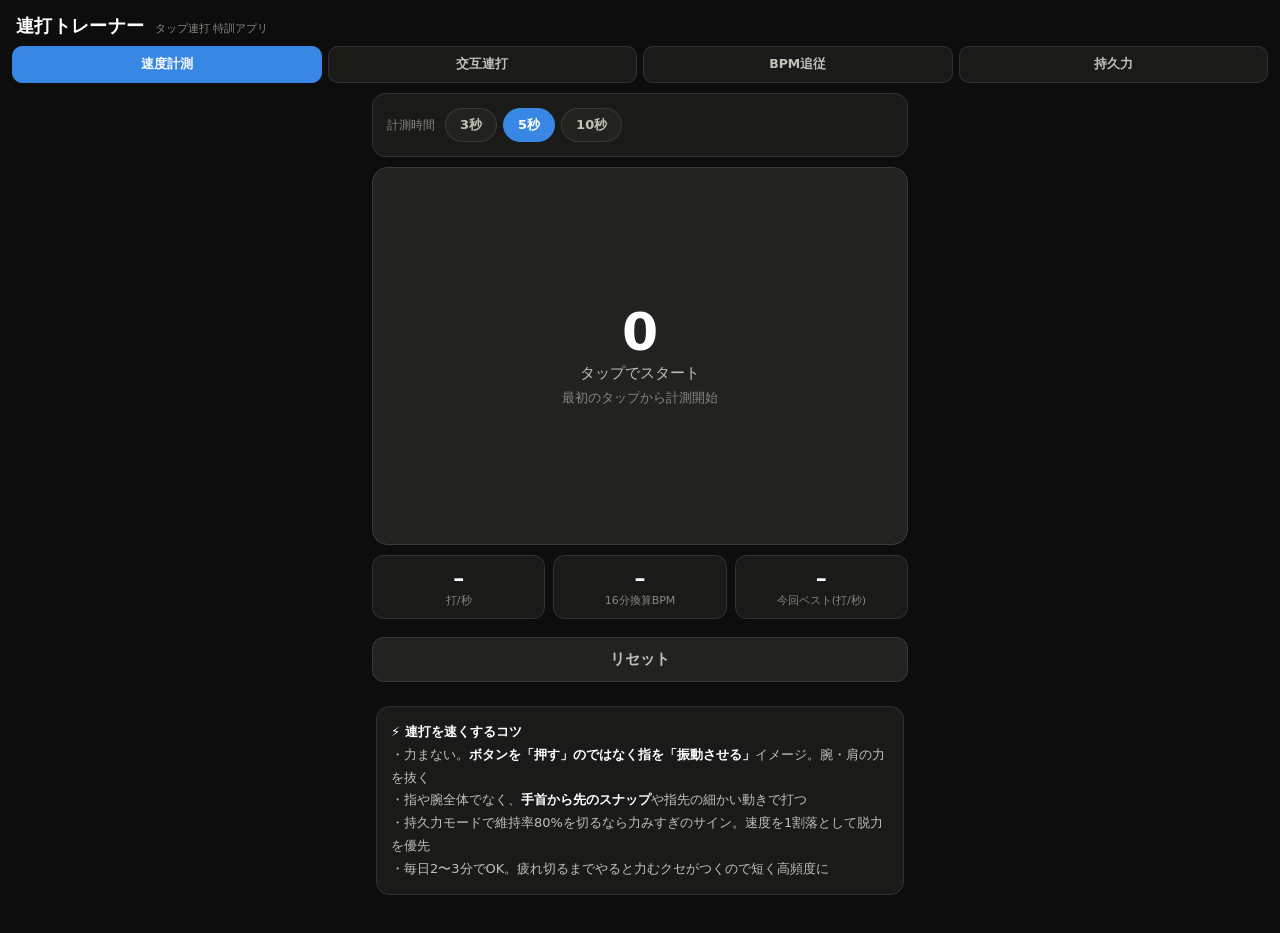
==== renda/index.html @ 932e8f7d "Add 連打トレーナー app and portal top page" ====
<!DOCTYPE html>
<html lang="ja">
<head>
<meta charset="UTF-8">
<meta name="viewport" content="width=device-width, initial-scale=1, maximum-scale=1, user-scalable=no, viewport-fit=cover">
<title>連打トレーナー</title>
<style>
  :root{
    color-scheme: dark;
    --page:#0d0d0d; --surface:#1a1a19; --surface2:#222220;
    --ink:#ffffff; --ink2:#c3c2b7; --muted:#898781;
    --grid:#2c2c2a; --axis:#383835; --border:rgba(255,255,255,0.10);
    --s1:#3987e5; --s2:#d95926; --good:#0ca30c; --warn:#fab219;
  }
  *{ box-sizing:border-box; -webkit-tap-highlight-color:transparent; }
  html,body{ margin:0; padding:0; }
  body{
    background:var(--page); color:var(--ink);
    font-family: system-ui, -apple-system, "Segoe UI", "Hiragino Sans", "Noto Sans JP", sans-serif;
    touch-action: manipulation;
    overscroll-behavior: none;
    -webkit-user-select:none; user-select:none;
    min-height:100dvh;
    padding-bottom: env(safe-area-inset-bottom);
  }
  header{
    padding:14px 16px 8px;
    display:flex; align-items:baseline; gap:10px;
  }
  header h1{ font-size:18px; margin:0; letter-spacing:.02em; }
  header .sub{ font-size:11px; color:var(--muted); }
  nav{
    display:grid; grid-template-columns:repeat(4,1fr); gap:6px;
    padding:0 12px 10px;
  }
  nav button{
    appearance:none; border:1px solid var(--border); background:var(--surface);
    color:var(--ink2); border-radius:10px; padding:9px 2px; font-size:12.5px;
    font-family:inherit; font-weight:600; cursor:pointer;
  }
  nav button.active{ background:var(--s1); border-color:var(--s1); color:#fff; }
  main{ padding:0 12px 24px; max-width:560px; margin:0 auto; }
  section{ display:none; }
  section.active{ display:block; }

  .card{
    background:var(--surface); border:1px solid var(--border);
    border-radius:14px; padding:14px; margin-bottom:10px;
  }
  .row{ display:flex; gap:8px; align-items:center; flex-wrap:wrap; }
  .chips{ display:flex; gap:6px; flex-wrap:wrap; }
  .chip{
    appearance:none; border:1px solid var(--border); background:var(--surface2);
    color:var(--ink2); border-radius:999px; padding:7px 14px; font-size:13px;
    font-family:inherit; font-weight:600; cursor:pointer;
  }
  .chip.sel{ background:var(--s1); border-color:var(--s1); color:#fff; }
  .lbl{ font-size:12px; color:var(--muted); margin-right:2px; }

  .tapzone{
    position:relative; border-radius:16px; border:1px solid var(--border);
    background:var(--surface2);
    min-height:42dvh; display:flex; flex-direction:column;
    align-items:center; justify-content:center; gap:6px;
    touch-action:none; cursor:pointer; overflow:hidden;
    margin-bottom:10px;
  }
  .tapzone .big{ font-size:52px; font-weight:800; line-height:1; }
  .tapzone .mid{ font-size:15px; color:var(--ink2); }
  .tapzone .hint{ font-size:13px; color:var(--muted); }
  .tapzone.running{ border-color:var(--s1); }
  .flash{ animation:flash .12s ease-out; }
  @keyframes flash{ from{ background:#2b3a4f; } to{ background:var(--surface2); } }

  .split{ display:grid; grid-template-columns:1fr 1fr; gap:8px; min-height:42dvh; margin-bottom:10px; }
  .halfzone{
    position:relative; border-radius:16px; border:1px solid var(--border);
    display:flex; flex-direction:column; align-items:center; justify-content:center; gap:4px;
    touch-action:none; cursor:pointer;
  }
  .halfzone .side{ font-size:13px; font-weight:700; }
  .halfzone .cnt{ font-size:44px; font-weight:800; line-height:1; }
  #zoneL{ background:#16202e; border-color:rgba(57,135,229,.45); }
  #zoneL .side{ color:var(--s1); }
  #zoneR{ background:#2b1a12; border-color:rgba(217,89,38,.45); }
  #zoneR .side{ color:var(--s2); }
  .flashL{ animation:flashL .12s ease-out; }
  @keyframes flashL{ from{ background:#24405f; } to{ background:#16202e; } }
  .flashR{ animation:flashR .12s ease-out; }
  @keyframes flashR{ from{ background:#4f2c17; } to{ background:#2b1a12; } }

  .stats{ display:grid; grid-template-columns:repeat(3,1fr); gap:8px; }
  .stat{
    background:var(--surface); border:1px solid var(--border); border-radius:12px;
    padding:10px 8px; text-align:center;
  }
  .stat .v{ font-size:22px; font-weight:800; }
  .stat .k{ font-size:11px; color:var(--muted); margin-top:2px; }
  .stat .v small{ font-size:12px; font-weight:600; color:var(--ink2); }

  .resultline{ font-size:13px; color:var(--ink2); margin-top:8px; }
  .best{ color:var(--warn); font-weight:700; }

  .btn{
    appearance:none; border:none; border-radius:12px; padding:12px 18px;
    font-size:15px; font-weight:700; font-family:inherit; cursor:pointer;
    background:var(--s1); color:#fff; width:100%;
  }
  .btn.stop{ background:#8a3a2a; }
  .btn.ghost{ background:var(--surface2); color:var(--ink2); border:1px solid var(--border); }

  /* BPM mode */
  .bpmval{ font-size:40px; font-weight:800; text-align:center; line-height:1.1; }
  .bpmval small{ font-size:13px; color:var(--muted); font-weight:600; }
  .stepper{ display:grid; grid-template-columns:repeat(4,1fr); gap:6px; margin-top:8px; }
  .stepper button{
    appearance:none; border:1px solid var(--border); background:var(--surface2);
    color:var(--ink); border-radius:10px; padding:10px 0; font-size:15px; font-weight:700;
    font-family:inherit; cursor:pointer;
  }
  .pulse{
    width:14px; height:14px; border-radius:50%; background:var(--axis);
    margin:0 auto 6px; transition:transform .05s, background .05s;
  }
  .pulse.on{ background:var(--s1); transform:scale(1.7); }
  .meterwrap{ margin:10px 0 4px; }
  .meterbar{
    position:relative; height:26px; border-radius:8px; background:var(--surface2);
    border:1px solid var(--border); overflow:hidden;
  }
  .meterfill{ position:absolute; left:0; top:0; bottom:0; width:0%; background:var(--s1); }
  .meterok{ position:absolute; top:0; bottom:0; background:rgba(12,163,12,.28); border-left:1px solid var(--good); border-right:1px solid var(--good); }
  .judge{ text-align:center; font-size:15px; font-weight:800; margin-top:6px; min-height:22px; }
  .judge.ok{ color:var(--good); } .judge.fast{ color:var(--warn); } .judge.slow{ color:var(--s1); }
  .toggle{ display:flex; align-items:center; gap:8px; font-size:13px; color:var(--ink2); }
  .toggle input{ width:18px; height:18px; accent-color:var(--s1); }

  /* chart */
  .chartwrap{ position:relative; }
  .charttip{
    position:absolute; pointer-events:none; display:none;
    background:var(--surface2); border:1px solid var(--border); border-radius:8px;
    padding:5px 8px; font-size:12px; color:var(--ink); white-space:nowrap;
    transform:translate(-50%,-110%);
  }
  svg text{ font-family:inherit; }

  .tips{ font-size:13px; color:var(--ink2); line-height:1.75; }
  .tips b{ color:var(--ink); }
  footer{ padding:0 16px 28px; max-width:560px; margin:0 auto; }
</style>
</head>
<body>
<header>
  <h1>連打トレーナー</h1>
  <span class="sub">タップ連打 特訓アプリ</span>
</header>

<nav>
  <button data-tab="speed" class="active">速度計測</button>
  <button data-tab="alt">交互連打</button>
  <button data-tab="bpm">BPM追従</button>
  <button data-tab="endu">持久力</button>
</nav>

<main>
  <!-- ===== 速度計測 ===== -->
  <section id="sec-speed" class="active">
    <div class="card row">
      <span class="lbl">計測時間</span>
      <div class="chips" id="spDur">
        <button class="chip" data-v="3">3秒</button>
        <button class="chip sel" data-v="5">5秒</button>
        <button class="chip" data-v="10">10秒</button>
      </div>
    </div>
    <div class="tapzone" id="spZone">
      <div class="big" id="spCount">0</div>
      <div class="mid" id="spTime">タップでスタート</div>
      <div class="hint">最初のタップから計測開始</div>
    </div>
    <div class="stats">
      <div class="stat"><div class="v" id="spTps">–</div><div class="k">打/秒</div></div>
      <div class="stat"><div class="v" id="spBpm">–</div><div class="k">16分換算BPM</div></div>
      <div class="stat"><div class="v" id="spBest">–</div><div class="k">今回ベスト(打/秒)</div></div>
    </div>
    <div class="resultline" id="spMsg"></div>
    <div style="height:10px"></div>
    <button class="btn ghost" id="spReset">リセット</button>
  </section>

  <!-- ===== 交互連打 ===== -->
  <section id="sec-alt">
    <div class="card row">
      <span class="lbl">計測時間</span>
      <div class="chips" id="altDur">
        <button class="chip" data-v="5">5秒</button>
        <button class="chip sel" data-v="10">10秒</button>
        <button class="chip" data-v="15">15秒</button>
      </div>
      <span style="flex:1"></span>
      <span class="lbl" id="altTime">タップでスタート</span>
    </div>
    <div class="split">
      <div class="halfzone" id="zoneL"><div class="side">左 / L</div><div class="cnt" id="altL">0</div></div>
      <div class="halfzone" id="zoneR"><div class="side">右 / R</div><div class="cnt" id="altR">0</div></div>
    </div>
    <div class="stats">
      <div class="stat"><div class="v" id="altTps">–</div><div class="k">打/秒</div></div>
      <div class="stat"><div class="v" id="altRate">–</div><div class="k">交互率</div></div>
      <div class="stat"><div class="v" id="altBal">–</div><div class="k">左右バランス</div></div>
    </div>
    <div class="resultline" id="altMsg">左右のゾーンを交互にタップ。交互率100%が理想です。</div>
    <div style="height:10px"></div>
    <button class="btn ghost" id="altReset">リセット</button>
  </section>

  <!-- ===== BPM追従 ===== -->
  <section id="sec-bpm">
    <div class="card">
      <div class="pulse" id="bpPulse"></div>
      <div class="bpmval"><span id="bpVal">140</span> <small>BPM</small></div>
      <div class="stepper">
        <button data-d="-10">−10</button><button data-d="-5">−5</button>
        <button data-d="5">＋5</button><button data-d="10">＋10</button>
      </div>
      <div style="height:10px"></div>
      <div class="row">
        <span class="lbl">音符</span>
        <div class="chips" id="bpDiv">
          <button class="chip" data-v="1">4分</button>
          <button class="chip" data-v="2">8分</button>
          <button class="chip sel" data-v="4">16分</button>
        </div>
      </div>
      <div style="height:8px"></div>
      <label class="toggle"><input type="checkbox" id="bpAuto">オートアップ（10秒ごとに +5 BPM）</label>
      <div class="meterwrap">
        <div class="meterbar">
          <div class="meterok" id="bpOkband"></div>
          <div class="meterfill" id="bpFill"></div>
        </div>
        <div class="row" style="justify-content:space-between; margin-top:4px;">
          <span class="lbl">実測 <b id="bpActual" style="color:var(--ink)">0.0</b> 打/秒</span>
          <span class="lbl">目標 <b id="bpTarget" style="color:var(--ink)">9.3</b> 打/秒</span>
        </div>
      </div>
      <div class="judge" id="bpJudge"></div>
    </div>
    <div class="tapzone" id="bpZone" style="min-height:32dvh;">
      <div class="big" id="bpCount">0</div>
      <div class="hint">スタート後、クリック音に合わせて連打</div>
    </div>
    <button class="btn" id="bpBtn">スタート（音が鳴ります）</button>
  </section>

  <!-- ===== 持久力 ===== -->
  <section id="sec-endu">
    <div class="card row">
      <span class="lbl">計測時間</span>
      <div class="chips" id="enDur">
        <button class="chip sel" data-v="30">30秒</button>
        <button class="chip" data-v="60">60秒</button>
      </div>
      <span style="flex:1"></span>
      <span class="lbl" id="enTime">タップでスタート</span>
    </div>
    <div class="tapzone" id="enZone" style="min-height:34dvh;">
      <div class="big" id="enCount">0</div>
      <div class="mid" id="enNow">現在速度 – 打/秒</div>
      <div class="hint">最初のタップから計測開始</div>
    </div>
    <div class="card" id="enResult" style="display:none;">
      <div style="font-size:13px; font-weight:700; margin-bottom:8px;">速度の推移（打/秒）</div>
      <div class="chartwrap">
        <div id="enChart"></div>
        <div class="charttip" id="enTip"></div>
      </div>
      <div style="height:10px"></div>
      <div class="stats">
        <div class="stat"><div class="v" id="enFirst">–</div><div class="k">序盤5秒 平均</div></div>
        <div class="stat"><div class="v" id="enLast">–</div><div class="k">終盤5秒 平均</div></div>
        <div class="stat"><div class="v" id="enKeep">–</div><div class="k">スタミナ維持率</div></div>
      </div>
      <div class="resultline" id="enMsg"></div>
    </div>
    <button class="btn ghost" id="enReset">リセット</button>
  </section>
</main>

<footer>
  <div class="card tips">
    <b>⚡ 連打を速くするコツ</b><br>
    ・力まない。<b>ボタンを「押す」のではなく指を「振動させる」</b>イメージ。腕・肩の力を抜く<br>
    ・指や腕全体でなく、<b>手首から先のスナップ</b>や指先の細かい動きで打つ<br>
    ・持久力モードで維持率80%を切るなら力みすぎのサイン。速度を1割落として脱力を優先<br>
    ・毎日2〜3分でOK。疲れ切るまでやると力むクセがつくので短く高頻度に
  </div>
</footer>

<script>
"use strict";
(() => {
  // ---------- utils ----------
  const $ = id => document.getElementById(id);
  const now = () => performance.now();
  function chipGroup(el, onChange){
    el.addEventListener('click', e => {
      const b = e.target.closest('.chip'); if(!b) return;
      el.querySelectorAll('.chip').forEach(c => c.classList.remove('sel'));
      b.classList.add('sel');
      if(onChange) onChange(+b.dataset.v);
    });
  }
  const selVal = el => +el.querySelector('.chip.sel').dataset.v;
  function reflash(el, cls){ el.classList.remove(cls); void el.offsetWidth; el.classList.add(cls); }

  // ---------- tabs ----------
  document.querySelector('nav').addEventListener('click', e => {
    const b = e.target.closest('button[data-tab]'); if(!b) return;
    document.querySelectorAll('nav button').forEach(x => x.classList.toggle('active', x===b));
    document.querySelectorAll('main section').forEach(s => s.classList.remove('active'));
    $('sec-'+b.dataset.tab).classList.add('active');
    if(b.dataset.tab !== 'bpm') bpStop();
  });

  // =========================================================
  // Mode 1: 速度計測
  // =========================================================
  let sp = { state:'idle', t0:0, count:0, dur:5, raf:0, best:0 };
  chipGroup($('spDur'), v => { sp.dur = v; spReset(); });

  $('spZone').addEventListener('pointerdown', e => {
    e.preventDefault();
    if(sp.state === 'done') return;
    reflash($('spZone'), 'flash');
    if(sp.state === 'idle'){
      sp.state = 'running'; sp.t0 = now(); sp.count = 1;
      $('spZone').classList.add('running');
      sp.raf = requestAnimationFrame(spTick);
    } else {
      sp.count++;
    }
    $('spCount').textContent = sp.count;
  });

  function spTick(){
    const el = (now() - sp.t0) / 1000;
    if(el >= sp.dur){ spFinish(); return; }
    $('spTime').textContent = '残り ' + (sp.dur - el).toFixed(1) + ' 秒';
    sp.raf = requestAnimationFrame(spTick);
  }
  function spFinish(){
    sp.state = 'done';
    $('spZone').classList.remove('running');
    const tps = sp.count / sp.dur;
    $('spTime').textContent = '終了！';
    $('spTps').textContent = tps.toFixed(1);
    $('spBpm').textContent = Math.round(tps * 15);
    let msg = sp.count + ' 打 / ' + sp.dur + '秒。';
    if(tps > sp.best){
      sp.best = tps;
      $('spBest').textContent = tps.toFixed(1);
      msg += ' 🏆 セッションベスト更新！';
    }
    // 16分音符でこのBPMまで叩ける、という目安
    $('spMsg').innerHTML = msg + ' 16分連打なら <span class="best">BPM ' + Math.round(tps*15) + '</span> 相当です。';
  }
  function spReset(){
    cancelAnimationFrame(sp.raf);
    sp.state = 'idle'; sp.count = 0;
    $('spZone').classList.remove('running');
    $('spCount').textContent = '0';
    $('spTime').textContent = 'タップでスタート';
    $('spTps').textContent = '–'; $('spBpm').textContent = '–'; $('spMsg').textContent = '';
  }
  $('spReset').addEventListener('click', spReset);

  // =========================================================
  // Mode 2: 交互連打
  // =========================================================
  let al = { state:'idle', t0:0, dur:10, L:0, R:0, alt:0, last:null, raf:0 };
  chipGroup($('altDur'), v => { al.dur = v; altReset(); });

  function altTap(side, zone, flashCls){
    if(al.state === 'done') return;
    reflash(zone, flashCls);
    if(al.state === 'idle'){
      al.state = 'running'; al.t0 = now();
      al.raf = requestAnimationFrame(altTick);
    }
    if(side === 'L') al.L++; else al.R++;
    if(al.last !== null && al.last !== side) al.alt++;
    al.last = side;
    $('altL').textContent = al.L; $('altR').textContent = al.R;
  }
  $('zoneL').addEventListener('pointerdown', e => { e.preventDefault(); altTap('L', $('zoneL'), 'flashL'); });
  $('zoneR').addEventListener('pointerdown', e => { e.preventDefault(); altTap('R', $('zoneR'), 'flashR'); });

  function altTick(){
    const el = (now() - al.t0) / 1000;
    if(el >= al.dur){ altFinish(); return; }
    $('altTime').textContent = '残り ' + (al.dur - el).toFixed(1) + ' 秒';
    al.raf = requestAnimationFrame(altTick);
  }
  function altFinish(){
    al.state = 'done';
    const total = al.L + al.R;
    const tps = total / al.dur;
    const rate = total > 1 ? Math.round(al.alt / (total - 1) * 100) : 0;
    $('altTime').textContent = '終了！';
    $('altTps').textContent = tps.toFixed(1);
    $('altRate').textContent = rate + '%';
    const balL = total ? Math.round(al.L / total * 100) : 50;
    $('altBal').innerHTML = balL + '<small> : ' + (100 - balL) + '</small>';
    let advice;
    if(rate >= 95) advice = '完璧な交互連打です！このままBPM追従モードで速度を上げましょう。';
    else if(rate >= 80) advice = 'ほぼ交互に叩けています。片側連打が混ざる瞬間を意識してみて。';
    else advice = '片手に偏りがち。ゆっくりでいいので「左右左右」のリズムを体に入れましょう。';
    $('altMsg').textContent = total + ' 打（左' + al.L + ' / 右' + al.R + '）。' + advice;
  }
  function altReset(){
    cancelAnimationFrame(al.raf);
    al.state = 'idle'; al.L = 0; al.R = 0; al.alt = 0; al.last = null;
    $('altL').textContent = '0'; $('altR').textContent = '0';
    $('altTime').textContent = 'タップでスタート';
    $('altTps').textContent = '–'; $('altRate').textContent = '–'; $('altBal').textContent = '–';
    $('altMsg').textContent = '左右のゾーンを交互にタップ。交互率100%が理想です。';
  }
  $('altReset').addEventListener('click', altReset);

  // =========================================================
  // Mode 3: BPM追従
  // =========================================================
  let bp = {
    running:false, bpm:140, div:4, ctx:null, nextBeat:0, timer:0,
    taps:[], count:0, autoTimer:0, raf:0
  };
  const bpTargetTps = () => bp.bpm / 60 * bp.div;

  function bpUpdateTargetUI(){
    $('bpVal').textContent = bp.bpm;
    const t = bpTargetTps();
    $('bpTarget').textContent = t.toFixed(1);
    // メーターは目標の1.5倍を右端に
    const max = t * 1.5;
    const okL = (t * 0.95) / max * 100, okR = (t * 1.05) / max * 100;
    const band = $('bpOkband');
    band.style.left = okL + '%'; band.style.width = (okR - okL) + '%';
  }
  chipGroup($('bpDiv'), v => { bp.div = v; bpUpdateTargetUI(); });
  document.querySelector('.stepper').addEventListener('click', e => {
    const b = e.target.closest('button[data-d]'); if(!b) return;
    bp.bpm = Math.min(300, Math.max(60, bp.bpm + (+b.dataset.d)));
    bpUpdateTargetUI();
  });

  function click(t, accent){
    const o = bp.ctx.createOscillator(), g = bp.ctx.createGain();
    o.frequency.value = accent ? 1320 : 880;
    g.gain.setValueAtTime(accent ? 0.5 : 0.32, t);
    g.gain.exponentialRampToValueAtTime(0.001, t + 0.05);
    o.connect(g); g.connect(bp.ctx.destination);
    o.start(t); o.stop(t + 0.06);
  }
  let beatCount = 0;
  function scheduler(){
    const spb = 60 / bp.bpm; // seconds per (quarter) beat
    while(bp.nextBeat < bp.ctx.currentTime + 0.12){
      click(bp.nextBeat, beatCount % 4 === 0);
      const delay = (bp.nextBeat - bp.ctx.currentTime) * 1000;
      setTimeout(() => {
        const p = $('bpPulse');
        p.classList.add('on');
        setTimeout(() => p.classList.remove('on'), 90);
      }, Math.max(0, delay));
      bp.nextBeat += spb;
      beatCount++;
    }
  }
  function bpStart(){
    if(!bp.ctx) bp.ctx = new (window.AudioContext || window.webkitAudioContext)();
    bp.ctx.resume();
    bp.running = true; bp.taps = []; bp.count = 0; beatCount = 0;
    $('bpCount').textContent = '0';
    bp.nextBeat = bp.ctx.currentTime + 0.2;
    bp.timer = setInterval(scheduler, 25);
    if($('bpAuto').checked){
      bp.autoTimer = setInterval(() => {
        bp.bpm = Math.min(300, bp.bpm + 5);
        bpUpdateTargetUI();
      }, 10000);
    }
    bp.raf = requestAnimationFrame(bpMeter);
    const btn = $('bpBtn'); btn.textContent = 'ストップ'; btn.classList.add('stop');
  }
  function bpStop(){
    if(!bp.running) return;
    bp.running = false;
    clearInterval(bp.timer); clearInterval(bp.autoTimer);
    cancelAnimationFrame(bp.raf);
    $('bpFill').style.width = '0%';
    $('bpJudge').textContent = ''; $('bpActual').textContent = '0.0';
    const btn = $('bpBtn'); btn.textContent = 'スタート（音が鳴ります）'; btn.classList.remove('stop');
  }
  $('bpBtn').addEventListener('click', () => bp.running ? bpStop() : bpStart());

  $('bpZone').addEventListener('pointerdown', e => {
    e.preventDefault();
    if(!bp.running) return;
    reflash($('bpZone'), 'flash');
    bp.count++; $('bpCount').textContent = bp.count;
    bp.taps.push(now());
  });

  function bpMeter(){
    const t = now(), win = 2000;
    bp.taps = bp.taps.filter(x => t - x <= win);
    // 窓が埋まるまでは経過時間で割る
    const span = bp.taps.length ? Math.min(win, t - bp.taps[0] + 1) : win;
    const actual = bp.taps.length ? bp.taps.length / (span / 1000) : 0;
    const target = bpTargetTps(), max = target * 1.5;
    $('bpActual').textContent = actual.toFixed(1);
    $('bpFill').style.width = Math.min(100, actual / max * 100) + '%';
    const j = $('bpJudge');
    if(bp.taps.length < 3){ j.textContent = ''; }
    else if(actual < target * 0.95){ j.textContent = '▲ もう少し速く'; j.className = 'judge slow'; }
    else if(actual > target * 1.05){ j.textContent = '▼ 速すぎ！リズムに合わせて'; j.className = 'judge fast'; }
    else { j.textContent = '◎ GOOD — ぴったり！'; j.className = 'judge ok'; }
    bp.raf = requestAnimationFrame(bpMeter);
  }
  bpUpdateTargetUI();

  // =========================================================
  // Mode 4: 持久力
  // =========================================================
  let en = { state:'idle', t0:0, dur:30, count:0, buckets:[], raf:0 };
  chipGroup($('enDur'), v => { en.dur = v; enReset(); });

  $('enZone').addEventListener('pointerdown', e => {
    e.preventDefault();
    if(en.state === 'done') return;
    reflash($('enZone'), 'flash');
    if(en.state === 'idle'){
      en.state = 'running'; en.t0 = now();
      en.buckets = new Array(en.dur).fill(0);
      en.count = 0;
      $('enResult').style.display = 'none';
      en.raf = requestAnimationFrame(enTick);
    }
    const el = (now() - en.t0) / 1000;
    const i = Math.min(en.buckets.length - 1, Math.floor(el));
    en.buckets[i]++; en.count++;
    $('enCount').textContent = en.count;
  });

  function enTick(){
    const el = (now() - en.t0) / 1000;
    if(el >= en.dur){ enFinish(); return; }
    $('enTime').textContent = '残り ' + Math.ceil(en.dur - el) + ' 秒';
    const i = Math.floor(el);
    const cur = i > 0 ? en.buckets[i-1] : en.buckets[0];
    $('enNow').textContent = '現在速度 ' + cur + ' 打/秒';
    en.raf = requestAnimationFrame(enTick);
  }
  function enFinish(){
    en.state = 'done';
    $('enTime').textContent = '終了！';
    $('enNow').textContent = '合計 ' + en.count + ' 打';
    const b = en.buckets;
    const avg = a => a.reduce((s,x)=>s+x,0) / a.length;
    const first = avg(b.slice(0,5)), last = avg(b.slice(-5));
    const keep = first > 0 ? Math.round(last / first * 100) : 0;
    $('enFirst').textContent = first.toFixed(1);
    $('enLast').textContent = last.toFixed(1);
    $('enKeep').textContent = keep + '%';
    let msg;
    if(keep >= 90) msg = '素晴らしいスタミナ！速度がほぼ落ちていません。';
    else if(keep >= 75) msg = '標準的な落ち方です。終盤に力が入っていないか意識してみて。';
    else msg = '終盤に大きく失速。序盤に飛ばしすぎ or 力みすぎの可能性大。8割の速度で一定を目指しましょう。';
    $('enMsg').textContent = msg;
    $('enResult').style.display = 'block';
    drawChart(b);
    $('enResult').scrollIntoView({ behavior:'smooth', block:'nearest' });
  }
  function enReset(){
    cancelAnimationFrame(en.raf);
    en.state = 'idle'; en.count = 0; en.buckets = [];
    $('enCount').textContent = '0';
    $('enTime').textContent = 'タップでスタート';
    $('enNow').textContent = '現在速度 – 打/秒';
    $('enResult').style.display = 'none';
  }
  $('enReset').addEventListener('click', enReset);

  // ---- fatigue chart (SVG line) ----
  let chartPts = [];
  function drawChart(data){
    const holder = $('enChart');
    const W = holder.clientWidth || 320, H = 180;
    const padL = 30, padR = 10, padT = 10, padB = 24;
    const iw = W - padL - padR, ih = H - padT - padB;
    const n = data.length;
    const maxV = Math.max(4, Math.ceil(Math.max(...data) / 2) * 2);
    const x = i => padL + (n <= 1 ? 0 : i / (n - 1) * iw);
    const y = v => padT + ih - v / maxV * ih;
    chartPts = data.map((v,i) => ({ px:x(i), py:y(v), sec:i+1, v:v }));

    let s = '<svg viewBox="0 0 '+W+' '+H+'" width="100%" height="'+H+'" role="img" aria-label="1秒ごとの連打速度の推移">';
    // gridlines + y labels
    const steps = 4;
    for(let g=0; g<=steps; g++){
      const v = maxV / steps * g, gy = y(v);
      s += '<line x1="'+padL+'" y1="'+gy+'" x2="'+(W-padR)+'" y2="'+gy+'" stroke="var(--grid)" stroke-width="1"/>';
      s += '<text x="'+(padL-6)+'" y="'+(gy+4)+'" text-anchor="end" font-size="10" fill="var(--muted)">'+v+'</text>';
    }
    // x labels every 5 or 10s
    const xstep = n > 40 ? 10 : 5;
    for(let i = xstep - 1; i < n; i += xstep){
      s += '<text x="'+x(i)+'" y="'+(H-8)+'" text-anchor="middle" font-size="10" fill="var(--muted)">'+(i+1)+'s</text>';
    }
    // baseline
    s += '<line x1="'+padL+'" y1="'+(padT+ih)+'" x2="'+(W-padR)+'" y2="'+(padT+ih)+'" stroke="var(--axis)" stroke-width="1"/>';
    // line
    let d = '';
    chartPts.forEach((p,i) => { d += (i ? 'L' : 'M') + p.px.toFixed(1) + ' ' + p.py.toFixed(1); });
    s += '<path d="'+d+'" fill="none" stroke="var(--s1)" stroke-width="2" stroke-linejoin="round" stroke-linecap="round"/>';
    // end dot + direct label (selective)
    const lastP = chartPts[chartPts.length-1];
    s += '<circle cx="'+lastP.px+'" cy="'+lastP.py+'" r="4" fill="var(--s1)" stroke="var(--surface)" stroke-width="2"/>';
    // crosshair (hidden until touch)
    s += '<line id="enCross" x1="0" y1="'+padT+'" x2="0" y2="'+(padT+ih)+'" stroke="var(--ink2)" stroke-width="1" stroke-dasharray="3 3" style="display:none"/>';
    s += '<circle id="enDot" r="4" fill="var(--s1)" stroke="#fff" stroke-width="1.5" style="display:none"/>';
    s += '</svg>';
    holder.innerHTML = s;

    const svg = holder.querySelector('svg');
    const tip = $('enTip');
    function showTip(clientX){
      const r = svg.getBoundingClientRect();
      const sx = (clientX - r.left) * (W / r.width);
      let best = chartPts[0];
      for(const p of chartPts) if(Math.abs(p.px - sx) < Math.abs(best.px - sx)) best = p;
      const cross = svg.querySelector('#enCross'), dot = svg.querySelector('#enDot');
      cross.setAttribute('x1', best.px); cross.setAttribute('x2', best.px);
      cross.style.display = ''; dot.style.display = '';
      dot.setAttribute('cx', best.px); dot.setAttribute('cy', best.py);
      tip.style.display = 'block';
      tip.style.left = (best.px / W * r.width) + 'px';
      tip.style.top = (best.py / H * r.height) + 'px';
      tip.textContent = best.sec + '秒目: ' + best.v + ' 打/秒';
    }
    function hideTip(){
      tip.style.display = 'none';
      const c = svg.querySelector('#enCross'), d2 = svg.querySelector('#enDot');
      if(c) c.style.display = 'none'; if(d2) d2.style.display = 'none';
    }
    svg.addEventListener('pointerdown', e => { e.preventDefault(); showTip(e.clientX); });
    svg.addEventListener('pointermove', e => { if(e.buttons || e.pointerType === 'mouse') showTip(e.clientX); });
    svg.addEventListener('pointerup', hideTip);
    svg.addEventListener('pointerleave', hideTip);
    svg.style.touchAction = 'none';
  }

  // block double-tap zoom & context menu on zones
  document.addEventListener('contextmenu', e => {
    if(e.target.closest('.tapzone, .halfzone')) e.preventDefault();
  });
  document.addEventListener('dblclick', e => {
    if(e.target.closest('.tapzone, .halfzone')) e.preventDefault();
  });
})();
</script>
</body>
</html>
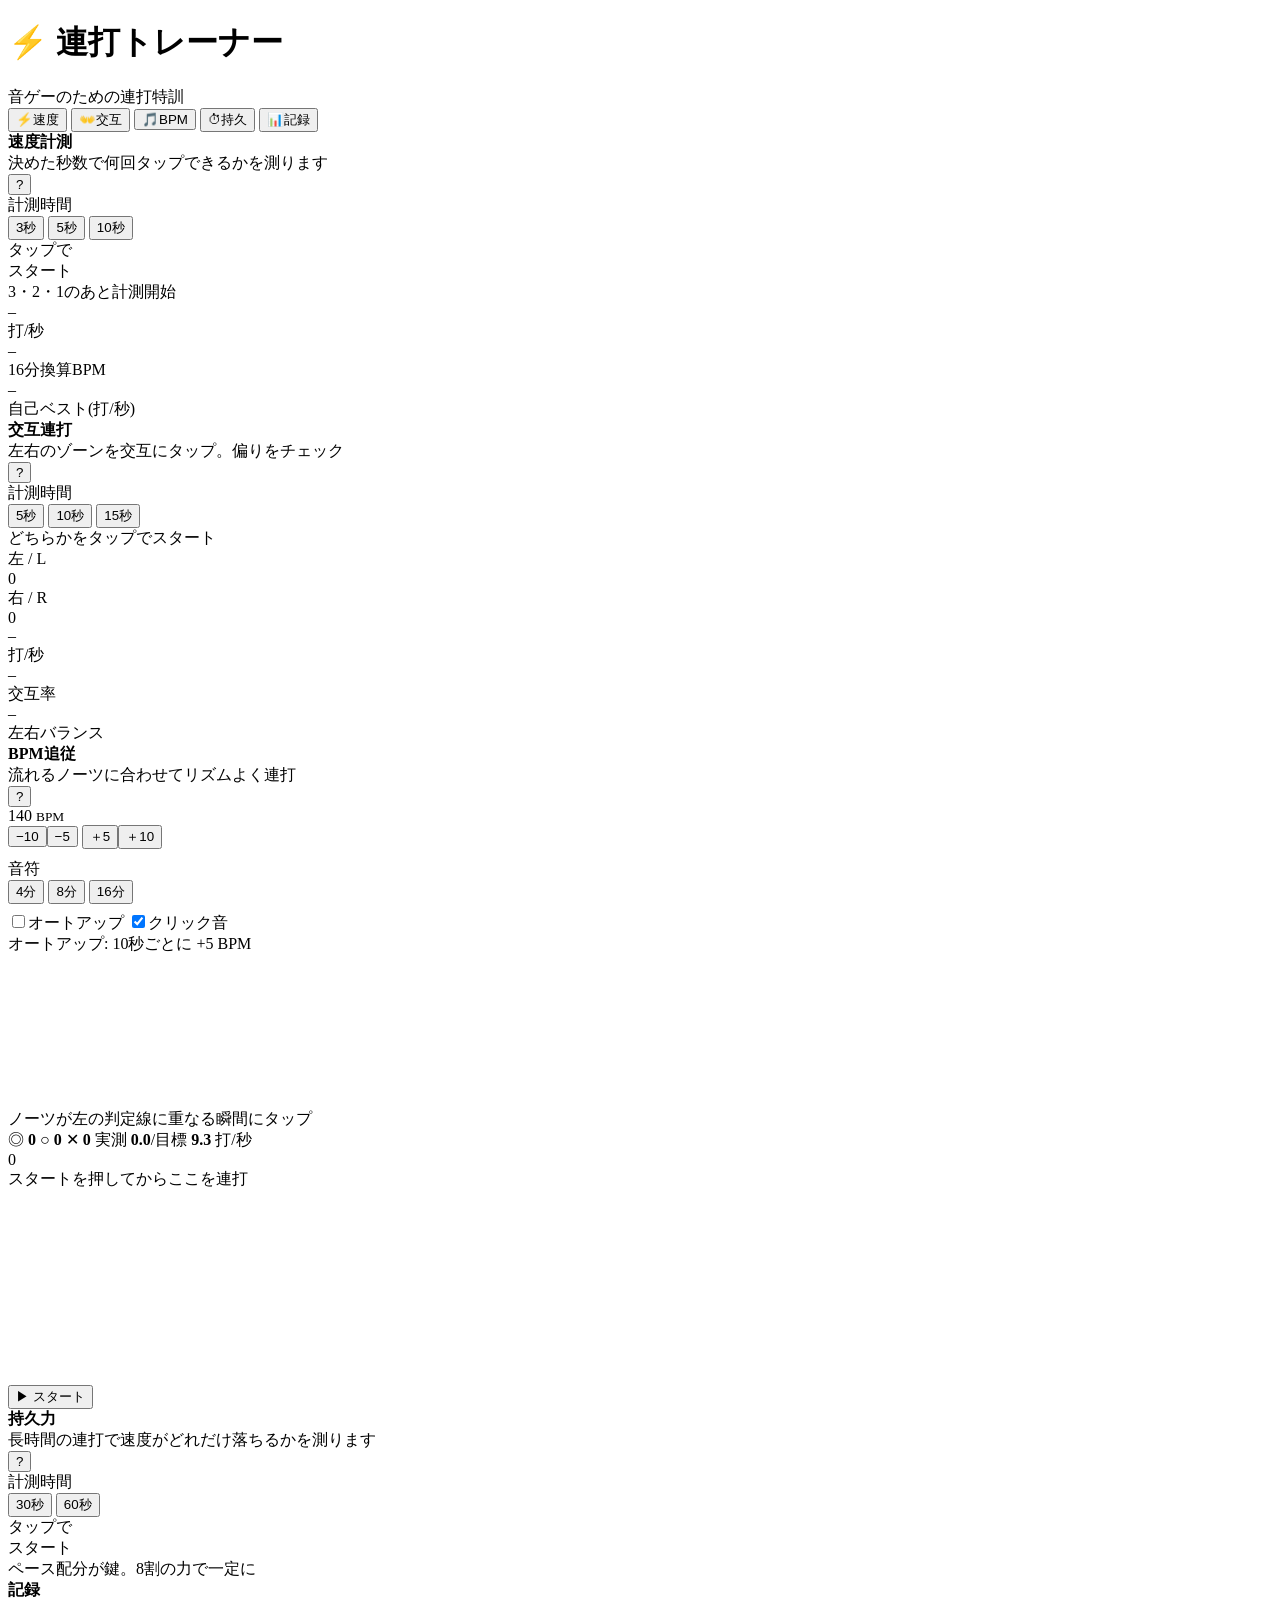
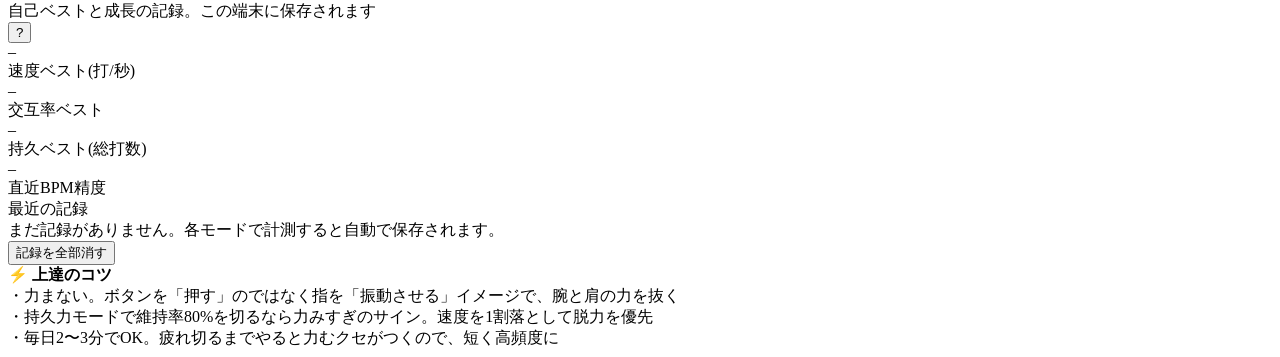
==== commit 7cb2fb0e: "連打トレーナー v2 全面リニューアル: カウントダウン開始・ヘルプ・記録タブ・自己ベスト保存・BPMレーン停止バグ修正・PWA対応" ====
--- a/renda/index.html
+++ b/renda/index.html
@@ -3,169 +3,37 @@
 <head>
 <meta charset="UTF-8">
 <meta name="viewport" content="width=device-width, initial-scale=1, maximum-scale=1, user-scalable=no, viewport-fit=cover">
+<meta name="theme-color" content="#0d0d0d">
+<meta name="apple-mobile-web-app-capable" content="yes">
+<meta name="apple-mobile-web-app-status-bar-style" content="black-translucent">
+<meta name="apple-mobile-web-app-title" content="連打トレ">
 <title>連打トレーナー</title>
-<style>
-  :root{
-    color-scheme: dark;
-    --page:#0d0d0d; --surface:#1a1a19; --surface2:#222220;
-    --ink:#ffffff; --ink2:#c3c2b7; --muted:#898781;
-    --grid:#2c2c2a; --axis:#383835; --border:rgba(255,255,255,0.10);
-    --s1:#3987e5; --s2:#d95926; --good:#0ca30c; --warn:#fab219;
-  }
-  *{ box-sizing:border-box; -webkit-tap-highlight-color:transparent; }
-  html,body{ margin:0; padding:0; }
-  body{
-    background:var(--page); color:var(--ink);
-    font-family: system-ui, -apple-system, "Segoe UI", "Hiragino Sans", "Noto Sans JP", sans-serif;
-    touch-action: manipulation;
-    overscroll-behavior: none;
-    -webkit-user-select:none; user-select:none;
-    min-height:100dvh;
-    padding-bottom: env(safe-area-inset-bottom);
-  }
-  header{
-    padding:14px 16px 8px;
-    display:flex; align-items:baseline; gap:10px;
-  }
-  header h1{ font-size:18px; margin:0; letter-spacing:.02em; }
-  header .sub{ font-size:11px; color:var(--muted); }
-  nav{
-    display:grid; grid-template-columns:repeat(4,1fr); gap:6px;
-    padding:0 12px 10px;
-  }
-  nav button{
-    appearance:none; border:1px solid var(--border); background:var(--surface);
-    color:var(--ink2); border-radius:10px; padding:9px 2px; font-size:12.5px;
-    font-family:inherit; font-weight:600; cursor:pointer;
-  }
-  nav button.active{ background:var(--s1); border-color:var(--s1); color:#fff; }
-  main{ padding:0 12px 24px; max-width:560px; margin:0 auto; }
-  section{ display:none; }
-  section.active{ display:block; }
-
-  .card{
-    background:var(--surface); border:1px solid var(--border);
-    border-radius:14px; padding:14px; margin-bottom:10px;
-  }
-  .row{ display:flex; gap:8px; align-items:center; flex-wrap:wrap; }
-  .chips{ display:flex; gap:6px; flex-wrap:wrap; }
-  .chip{
-    appearance:none; border:1px solid var(--border); background:var(--surface2);
-    color:var(--ink2); border-radius:999px; padding:7px 14px; font-size:13px;
-    font-family:inherit; font-weight:600; cursor:pointer;
-  }
-  .chip.sel{ background:var(--s1); border-color:var(--s1); color:#fff; }
-  .lbl{ font-size:12px; color:var(--muted); margin-right:2px; }
-
-  .tapzone{
-    position:relative; border-radius:16px; border:1px solid var(--border);
-    background:var(--surface2);
-    min-height:42dvh; display:flex; flex-direction:column;
-    align-items:center; justify-content:center; gap:6px;
-    touch-action:none; cursor:pointer; overflow:hidden;
-    margin-bottom:10px;
-  }
-  .tapzone .big{ font-size:52px; font-weight:800; line-height:1; }
-  .tapzone .mid{ font-size:15px; color:var(--ink2); }
-  .tapzone .hint{ font-size:13px; color:var(--muted); }
-  .tapzone.running{ border-color:var(--s1); }
-  .flash{ animation:flash .12s ease-out; }
-  @keyframes flash{ from{ background:#2b3a4f; } to{ background:var(--surface2); } }
-
-  .split{ display:grid; grid-template-columns:1fr 1fr; gap:8px; min-height:42dvh; margin-bottom:10px; }
-  .halfzone{
-    position:relative; border-radius:16px; border:1px solid var(--border);
-    display:flex; flex-direction:column; align-items:center; justify-content:center; gap:4px;
-    touch-action:none; cursor:pointer;
-  }
-  .halfzone .side{ font-size:13px; font-weight:700; }
-  .halfzone .cnt{ font-size:44px; font-weight:800; line-height:1; }
-  #zoneL{ background:#16202e; border-color:rgba(57,135,229,.45); }
-  #zoneL .side{ color:var(--s1); }
-  #zoneR{ background:#2b1a12; border-color:rgba(217,89,38,.45); }
-  #zoneR .side{ color:var(--s2); }
-  .flashL{ animation:flashL .12s ease-out; }
-  @keyframes flashL{ from{ background:#24405f; } to{ background:#16202e; } }
-  .flashR{ animation:flashR .12s ease-out; }
-  @keyframes flashR{ from{ background:#4f2c17; } to{ background:#2b1a12; } }
-
-  .stats{ display:grid; grid-template-columns:repeat(3,1fr); gap:8px; }
-  .stat{
-    background:var(--surface); border:1px solid var(--border); border-radius:12px;
-    padding:10px 8px; text-align:center;
-  }
-  .stat .v{ font-size:22px; font-weight:800; }
-  .stat .k{ font-size:11px; color:var(--muted); margin-top:2px; }
-  .stat .v small{ font-size:12px; font-weight:600; color:var(--ink2); }
-
-  .resultline{ font-size:13px; color:var(--ink2); margin-top:8px; }
-  .best{ color:var(--warn); font-weight:700; }
-
-  .btn{
-    appearance:none; border:none; border-radius:12px; padding:12px 18px;
-    font-size:15px; font-weight:700; font-family:inherit; cursor:pointer;
-    background:var(--s1); color:#fff; width:100%;
-  }
-  .btn.stop{ background:#8a3a2a; }
-  .btn.ghost{ background:var(--surface2); color:var(--ink2); border:1px solid var(--border); }
-
-  /* BPM mode */
-  .bpmval{ font-size:40px; font-weight:800; text-align:center; line-height:1.1; }
-  .bpmval small{ font-size:13px; color:var(--muted); font-weight:600; }
-  .stepper{ display:grid; grid-template-columns:repeat(4,1fr); gap:6px; margin-top:8px; }
-  .stepper button{
-    appearance:none; border:1px solid var(--border); background:var(--surface2);
-    color:var(--ink); border-radius:10px; padding:10px 0; font-size:15px; font-weight:700;
-    font-family:inherit; cursor:pointer;
-  }
-  .pulse{
-    width:14px; height:14px; border-radius:50%; background:var(--axis);
-    margin:0 auto 6px; transition:transform .05s, background .05s;
-  }
-  .pulse.on{ background:var(--s1); transform:scale(1.7); }
-  .meterwrap{ margin:10px 0 4px; }
-  .meterbar{
-    position:relative; height:26px; border-radius:8px; background:var(--surface2);
-    border:1px solid var(--border); overflow:hidden;
-  }
-  .meterfill{ position:absolute; left:0; top:0; bottom:0; width:0%; background:var(--s1); }
-  .meterok{ position:absolute; top:0; bottom:0; background:rgba(12,163,12,.28); border-left:1px solid var(--good); border-right:1px solid var(--good); }
-  .judge{ text-align:center; font-size:15px; font-weight:800; margin-top:6px; min-height:22px; }
-  .judge.ok{ color:var(--good); } .judge.fast{ color:var(--warn); } .judge.slow{ color:var(--s1); }
-  .toggle{ display:flex; align-items:center; gap:8px; font-size:13px; color:var(--ink2); }
-  .toggle input{ width:18px; height:18px; accent-color:var(--s1); }
-
-  /* chart */
-  .chartwrap{ position:relative; }
-  .charttip{
-    position:absolute; pointer-events:none; display:none;
-    background:var(--surface2); border:1px solid var(--border); border-radius:8px;
-    padding:5px 8px; font-size:12px; color:var(--ink); white-space:nowrap;
-    transform:translate(-50%,-110%);
-  }
-  svg text{ font-family:inherit; }
-
-  .tips{ font-size:13px; color:var(--ink2); line-height:1.75; }
-  .tips b{ color:var(--ink); }
-  footer{ padding:0 16px 28px; max-width:560px; margin:0 auto; }
-</style>
+<link rel="manifest" href="./manifest.webmanifest">
+<link rel="icon" href="./icon.svg" type="image/svg+xml">
+<link rel="apple-touch-icon" href="./icon.svg">
+<link rel="stylesheet" href="./style.css?v=2">
 </head>
 <body>
 <header>
-  <h1>連打トレーナー</h1>
-  <span class="sub">タップ連打 特訓アプリ</span>
+  <h1>⚡ 連打トレーナー</h1>
+  <span class="sub">音ゲーのための連打特訓</span>
 </header>
 
-<nav>
-  <button data-tab="speed" class="active">速度計測</button>
-  <button data-tab="alt">交互連打</button>
-  <button data-tab="bpm">BPM追従</button>
-  <button data-tab="endu">持久力</button>
+<nav id="tabs">
+  <button data-tab="speed" class="active"><span class="ticon">⚡</span>速度</button>
+  <button data-tab="alt"><span class="ticon">👐</span>交互</button>
+  <button data-tab="bpm"><span class="ticon">🎵</span>BPM</button>
+  <button data-tab="endu"><span class="ticon">⏱</span>持久</button>
+  <button data-tab="rec"><span class="ticon">📊</span>記録</button>
 </nav>
 
 <main>
-  <!-- ===== 速度計測 ===== -->
+  <!-- ================= 速度計測 ================= -->
   <section id="sec-speed" class="active">
+    <div class="modehead">
+      <div><b>速度計測</b><div class="modedesc">決めた秒数で何回タップできるかを測ります</div></div>
+      <button class="qbtn" data-help="speed">?</button>
+    </div>
     <div class="card row">
       <span class="lbl">計測時間</span>
       <div class="chips" id="spDur">
@@ -175,22 +43,23 @@
       </div>
     </div>
     <div class="tapzone" id="spZone">
-      <div class="big" id="spCount">0</div>
-      <div class="mid" id="spTime">タップでスタート</div>
-      <div class="hint">最初のタップから計測開始</div>
+      <div class="big" id="spBig">タップで<br>スタート</div>
+      <div class="mid" id="spMid">3・2・1のあと計測開始</div>
     </div>
     <div class="stats">
       <div class="stat"><div class="v" id="spTps">–</div><div class="k">打/秒</div></div>
       <div class="stat"><div class="v" id="spBpm">–</div><div class="k">16分換算BPM</div></div>
-      <div class="stat"><div class="v" id="spBest">–</div><div class="k">今回ベスト(打/秒)</div></div>
+      <div class="stat"><div class="v" id="spBest">–</div><div class="k">自己ベスト(打/秒)</div></div>
     </div>
     <div class="resultline" id="spMsg"></div>
-    <div style="height:10px"></div>
-    <button class="btn ghost" id="spReset">リセット</button>
-  </section>
-
-  <!-- ===== 交互連打 ===== -->
+  </section>
+
+  <!-- ================= 交互連打 ================= -->
   <section id="sec-alt">
+    <div class="modehead">
+      <div><b>交互連打</b><div class="modedesc">左右のゾーンを交互にタップ。偏りをチェック</div></div>
+      <button class="qbtn" data-help="alt">?</button>
+    </div>
     <div class="card row">
       <span class="lbl">計測時間</span>
       <div class="chips" id="altDur">
@@ -199,26 +68,30 @@
         <button class="chip" data-v="15">15秒</button>
       </div>
       <span style="flex:1"></span>
-      <span class="lbl" id="altTime">タップでスタート</span>
-    </div>
-    <div class="split">
-      <div class="halfzone" id="zoneL"><div class="side">左 / L</div><div class="cnt" id="altL">0</div></div>
-      <div class="halfzone" id="zoneR"><div class="side">右 / R</div><div class="cnt" id="altR">0</div></div>
+      <span class="lbl big-lbl" id="altTime">どちらかをタップでスタート</span>
+    </div>
+    <div class="splitwrap">
+      <div class="split">
+        <div class="halfzone" id="zoneL"><div class="side">左 / L</div><div class="cnt" id="altL">0</div></div>
+        <div class="halfzone" id="zoneR"><div class="side">右 / R</div><div class="cnt" id="altR">0</div></div>
+      </div>
+      <div class="zoneoverlay" id="altOver" hidden><div class="big" id="altOverTxt">3</div></div>
     </div>
     <div class="stats">
       <div class="stat"><div class="v" id="altTps">–</div><div class="k">打/秒</div></div>
       <div class="stat"><div class="v" id="altRate">–</div><div class="k">交互率</div></div>
       <div class="stat"><div class="v" id="altBal">–</div><div class="k">左右バランス</div></div>
     </div>
-    <div class="resultline" id="altMsg">左右のゾーンを交互にタップ。交互率100%が理想です。</div>
-    <div style="height:10px"></div>
-    <button class="btn ghost" id="altReset">リセット</button>
-  </section>
-
-  <!-- ===== BPM追従 ===== -->
+    <div class="resultline" id="altMsg"></div>
+  </section>
+
+  <!-- ================= BPM追従 ================= -->
   <section id="sec-bpm">
+    <div class="modehead">
+      <div><b>BPM追従</b><div class="modedesc">流れるノーツに合わせてリズムよく連打</div></div>
+      <button class="qbtn" data-help="bpm">?</button>
+    </div>
     <div class="card">
-      <div class="pulse" id="bpPulse"></div>
       <div class="bpmval"><span id="bpVal">140</span> <small>BPM</small></div>
       <div class="stepper">
         <button data-d="-10">−10</button><button data-d="-5">−5</button>
@@ -234,28 +107,34 @@
         </div>
       </div>
       <div style="height:8px"></div>
-      <label class="toggle"><input type="checkbox" id="bpAuto">オートアップ（10秒ごとに +5 BPM）</label>
-      <div class="meterwrap">
-        <div class="meterbar">
-          <div class="meterok" id="bpOkband"></div>
-          <div class="meterfill" id="bpFill"></div>
-        </div>
-        <div class="row" style="justify-content:space-between; margin-top:4px;">
-          <span class="lbl">実測 <b id="bpActual" style="color:var(--ink)">0.0</b> 打/秒</span>
-          <span class="lbl">目標 <b id="bpTarget" style="color:var(--ink)">9.3</b> 打/秒</span>
-        </div>
-      </div>
-      <div class="judge" id="bpJudge"></div>
-    </div>
-    <div class="tapzone" id="bpZone" style="min-height:32dvh;">
+      <div class="row" style="gap:16px;">
+        <label class="toggle"><input type="checkbox" id="bpAuto">オートアップ</label>
+        <label class="toggle"><input type="checkbox" id="bpSound" checked>クリック音</label>
+      </div>
+      <div class="hintline">オートアップ: 10秒ごとに +5 BPM</div>
+    </div>
+    <canvas class="lane" id="bpLane"></canvas>
+    <div class="hit" id="bpHit">ノーツが左の判定線に重なる瞬間にタップ</div>
+    <div class="counters">
+      <span class="c-p">◎ <b id="cntP">0</b></span>
+      <span class="c-g">○ <b id="cntG">0</b></span>
+      <span class="c-m">✕ <b id="cntM">0</b></span>
+      <span class="c-t">実測 <b id="bpActual">0.0</b>/目標 <b id="bpTarget">9.3</b> 打/秒</span>
+    </div>
+    <div class="tapzone" id="bpZone" style="min-height:26dvh;">
       <div class="big" id="bpCount">0</div>
-      <div class="hint">スタート後、クリック音に合わせて連打</div>
-    </div>
-    <button class="btn" id="bpBtn">スタート（音が鳴ります）</button>
-  </section>
-
-  <!-- ===== 持久力 ===== -->
+      <div class="mid" id="bpZoneHint">スタートを押してからここを連打</div>
+    </div>
+    <button class="btn" id="bpBtn">▶ スタート</button>
+    <div class="resultline" id="bpSummary" style="text-align:center;"></div>
+  </section>
+
+  <!-- ================= 持久力 ================= -->
   <section id="sec-endu">
+    <div class="modehead">
+      <div><b>持久力</b><div class="modedesc">長時間の連打で速度がどれだけ落ちるかを測ります</div></div>
+      <button class="qbtn" data-help="endu">?</button>
+    </div>
     <div class="card row">
       <span class="lbl">計測時間</span>
       <div class="chips" id="enDur">
@@ -263,15 +142,14 @@
         <button class="chip" data-v="60">60秒</button>
       </div>
       <span style="flex:1"></span>
-      <span class="lbl" id="enTime">タップでスタート</span>
-    </div>
-    <div class="tapzone" id="enZone" style="min-height:34dvh;">
-      <div class="big" id="enCount">0</div>
-      <div class="mid" id="enNow">現在速度 – 打/秒</div>
-      <div class="hint">最初のタップから計測開始</div>
-    </div>
-    <div class="card" id="enResult" style="display:none;">
-      <div style="font-size:13px; font-weight:700; margin-bottom:8px;">速度の推移（打/秒）</div>
+      <span class="lbl big-lbl" id="enTime"></span>
+    </div>
+    <div class="tapzone" id="enZone">
+      <div class="big" id="enBig">タップで<br>スタート</div>
+      <div class="mid" id="enMid">ペース配分が鍵。8割の力で一定に</div>
+    </div>
+    <div class="card" id="enResult" hidden>
+      <div class="cardtitle">速度の推移（打/秒）</div>
       <div class="chartwrap">
         <div id="enChart"></div>
         <div class="charttip" id="enTip"></div>
@@ -284,392 +162,51 @@
       </div>
       <div class="resultline" id="enMsg"></div>
     </div>
-    <button class="btn ghost" id="enReset">リセット</button>
+  </section>
+
+  <!-- ================= 記録 ================= -->
+  <section id="sec-rec">
+    <div class="modehead">
+      <div><b>記録</b><div class="modedesc">自己ベストと成長の記録。この端末に保存されます</div></div>
+      <button class="qbtn" data-help="rec">?</button>
+    </div>
+    <div class="stats stats4">
+      <div class="stat"><div class="v" id="rcSpeed">–</div><div class="k" id="rcSpeedK">速度ベスト(打/秒)</div></div>
+      <div class="stat"><div class="v" id="rcAlt">–</div><div class="k">交互率ベスト</div></div>
+      <div class="stat"><div class="v" id="rcEndu">–</div><div class="k" id="rcEnduK">持久ベスト(総打数)</div></div>
+      <div class="stat"><div class="v" id="rcBpm">–</div><div class="k">直近BPM精度</div></div>
+    </div>
+    <div class="card" id="rcChartCard" hidden>
+      <div class="cardtitle">速度計測の成長記録（打/秒）</div>
+      <div class="chartwrap">
+        <div id="rcChart"></div>
+        <div class="charttip" id="rcTip"></div>
+      </div>
+    </div>
+    <div class="card">
+      <div class="cardtitle">最近の記録</div>
+      <div id="rcHistory" class="history"><div class="empty">まだ記録がありません。各モードで計測すると自動で保存されます。</div></div>
+    </div>
+    <button class="btn ghost" id="rcClear">記録を全部消す</button>
   </section>
 </main>
 
 <footer>
   <div class="card tips">
-    <b>⚡ 連打を速くするコツ</b><br>
-    ・力まない。<b>ボタンを「押す」のではなく指を「振動させる」</b>イメージ。腕・肩の力を抜く<br>
-    ・指や腕全体でなく、<b>手首から先のスナップ</b>や指先の細かい動きで打つ<br>
+    <b>⚡ 上達のコツ</b><br>
+    ・力まない。ボタンを「押す」のではなく指を「振動させる」イメージで、腕と肩の力を抜く<br>
     ・持久力モードで維持率80%を切るなら力みすぎのサイン。速度を1割落として脱力を優先<br>
-    ・毎日2〜3分でOK。疲れ切るまでやると力むクセがつくので短く高頻度に
+    ・毎日2〜3分でOK。疲れ切るまでやると力むクセがつくので、短く高頻度に
   </div>
 </footer>
 
-<script>
-"use strict";
-(() => {
-  // ---------- utils ----------
-  const $ = id => document.getElementById(id);
-  const now = () => performance.now();
-  function chipGroup(el, onChange){
-    el.addEventListener('click', e => {
-      const b = e.target.closest('.chip'); if(!b) return;
-      el.querySelectorAll('.chip').forEach(c => c.classList.remove('sel'));
-      b.classList.add('sel');
-      if(onChange) onChange(+b.dataset.v);
-    });
-  }
-  const selVal = el => +el.querySelector('.chip.sel').dataset.v;
-  function reflash(el, cls){ el.classList.remove(cls); void el.offsetWidth; el.classList.add(cls); }
-
-  // ---------- tabs ----------
-  document.querySelector('nav').addEventListener('click', e => {
-    const b = e.target.closest('button[data-tab]'); if(!b) return;
-    document.querySelectorAll('nav button').forEach(x => x.classList.toggle('active', x===b));
-    document.querySelectorAll('main section').forEach(s => s.classList.remove('active'));
-    $('sec-'+b.dataset.tab).classList.add('active');
-    if(b.dataset.tab !== 'bpm') bpStop();
-  });
-
-  // =========================================================
-  // Mode 1: 速度計測
-  // =========================================================
-  let sp = { state:'idle', t0:0, count:0, dur:5, raf:0, best:0 };
-  chipGroup($('spDur'), v => { sp.dur = v; spReset(); });
-
-  $('spZone').addEventListener('pointerdown', e => {
-    e.preventDefault();
-    if(sp.state === 'done') return;
-    reflash($('spZone'), 'flash');
-    if(sp.state === 'idle'){
-      sp.state = 'running'; sp.t0 = now(); sp.count = 1;
-      $('spZone').classList.add('running');
-      sp.raf = requestAnimationFrame(spTick);
-    } else {
-      sp.count++;
-    }
-    $('spCount').textContent = sp.count;
-  });
-
-  function spTick(){
-    const el = (now() - sp.t0) / 1000;
-    if(el >= sp.dur){ spFinish(); return; }
-    $('spTime').textContent = '残り ' + (sp.dur - el).toFixed(1) + ' 秒';
-    sp.raf = requestAnimationFrame(spTick);
-  }
-  function spFinish(){
-    sp.state = 'done';
-    $('spZone').classList.remove('running');
-    const tps = sp.count / sp.dur;
-    $('spTime').textContent = '終了！';
-    $('spTps').textContent = tps.toFixed(1);
-    $('spBpm').textContent = Math.round(tps * 15);
-    let msg = sp.count + ' 打 / ' + sp.dur + '秒。';
-    if(tps > sp.best){
-      sp.best = tps;
-      $('spBest').textContent = tps.toFixed(1);
-      msg += ' 🏆 セッションベスト更新！';
-    }
-    // 16分音符でこのBPMまで叩ける、という目安
-    $('spMsg').innerHTML = msg + ' 16分連打なら <span class="best">BPM ' + Math.round(tps*15) + '</span> 相当です。';
-  }
-  function spReset(){
-    cancelAnimationFrame(sp.raf);
-    sp.state = 'idle'; sp.count = 0;
-    $('spZone').classList.remove('running');
-    $('spCount').textContent = '0';
-    $('spTime').textContent = 'タップでスタート';
-    $('spTps').textContent = '–'; $('spBpm').textContent = '–'; $('spMsg').textContent = '';
-  }
-  $('spReset').addEventListener('click', spReset);
-
-  // =========================================================
-  // Mode 2: 交互連打
-  // =========================================================
-  let al = { state:'idle', t0:0, dur:10, L:0, R:0, alt:0, last:null, raf:0 };
-  chipGroup($('altDur'), v => { al.dur = v; altReset(); });
-
-  function altTap(side, zone, flashCls){
-    if(al.state === 'done') return;
-    reflash(zone, flashCls);
-    if(al.state === 'idle'){
-      al.state = 'running'; al.t0 = now();
-      al.raf = requestAnimationFrame(altTick);
-    }
-    if(side === 'L') al.L++; else al.R++;
-    if(al.last !== null && al.last !== side) al.alt++;
-    al.last = side;
-    $('altL').textContent = al.L; $('altR').textContent = al.R;
-  }
-  $('zoneL').addEventListener('pointerdown', e => { e.preventDefault(); altTap('L', $('zoneL'), 'flashL'); });
-  $('zoneR').addEventListener('pointerdown', e => { e.preventDefault(); altTap('R', $('zoneR'), 'flashR'); });
-
-  function altTick(){
-    const el = (now() - al.t0) / 1000;
-    if(el >= al.dur){ altFinish(); return; }
-    $('altTime').textContent = '残り ' + (al.dur - el).toFixed(1) + ' 秒';
-    al.raf = requestAnimationFrame(altTick);
-  }
-  function altFinish(){
-    al.state = 'done';
-    const total = al.L + al.R;
-    const tps = total / al.dur;
-    const rate = total > 1 ? Math.round(al.alt / (total - 1) * 100) : 0;
-    $('altTime').textContent = '終了！';
-    $('altTps').textContent = tps.toFixed(1);
-    $('altRate').textContent = rate + '%';
-    const balL = total ? Math.round(al.L / total * 100) : 50;
-    $('altBal').innerHTML = balL + '<small> : ' + (100 - balL) + '</small>';
-    let advice;
-    if(rate >= 95) advice = '完璧な交互連打です！このままBPM追従モードで速度を上げましょう。';
-    else if(rate >= 80) advice = 'ほぼ交互に叩けています。片側連打が混ざる瞬間を意識してみて。';
-    else advice = '片手に偏りがち。ゆっくりでいいので「左右左右」のリズムを体に入れましょう。';
-    $('altMsg').textContent = total + ' 打（左' + al.L + ' / 右' + al.R + '）。' + advice;
-  }
-  function altReset(){
-    cancelAnimationFrame(al.raf);
-    al.state = 'idle'; al.L = 0; al.R = 0; al.alt = 0; al.last = null;
-    $('altL').textContent = '0'; $('altR').textContent = '0';
-    $('altTime').textContent = 'タップでスタート';
-    $('altTps').textContent = '–'; $('altRate').textContent = '–'; $('altBal').textContent = '–';
-    $('altMsg').textContent = '左右のゾーンを交互にタップ。交互率100%が理想です。';
-  }
-  $('altReset').addEventListener('click', altReset);
-
-  // =========================================================
-  // Mode 3: BPM追従
-  // =========================================================
-  let bp = {
-    running:false, bpm:140, div:4, ctx:null, nextBeat:0, timer:0,
-    taps:[], count:0, autoTimer:0, raf:0
-  };
-  const bpTargetTps = () => bp.bpm / 60 * bp.div;
-
-  function bpUpdateTargetUI(){
-    $('bpVal').textContent = bp.bpm;
-    const t = bpTargetTps();
-    $('bpTarget').textContent = t.toFixed(1);
-    // メーターは目標の1.5倍を右端に
-    const max = t * 1.5;
-    const okL = (t * 0.95) / max * 100, okR = (t * 1.05) / max * 100;
-    const band = $('bpOkband');
-    band.style.left = okL + '%'; band.style.width = (okR - okL) + '%';
-  }
-  chipGroup($('bpDiv'), v => { bp.div = v; bpUpdateTargetUI(); });
-  document.querySelector('.stepper').addEventListener('click', e => {
-    const b = e.target.closest('button[data-d]'); if(!b) return;
-    bp.bpm = Math.min(300, Math.max(60, bp.bpm + (+b.dataset.d)));
-    bpUpdateTargetUI();
-  });
-
-  function click(t, accent){
-    const o = bp.ctx.createOscillator(), g = bp.ctx.createGain();
-    o.frequency.value = accent ? 1320 : 880;
-    g.gain.setValueAtTime(accent ? 0.5 : 0.32, t);
-    g.gain.exponentialRampToValueAtTime(0.001, t + 0.05);
-    o.connect(g); g.connect(bp.ctx.destination);
-    o.start(t); o.stop(t + 0.06);
-  }
-  let beatCount = 0;
-  function scheduler(){
-    const spb = 60 / bp.bpm; // seconds per (quarter) beat
-    while(bp.nextBeat < bp.ctx.currentTime + 0.12){
-      click(bp.nextBeat, beatCount % 4 === 0);
-      const delay = (bp.nextBeat - bp.ctx.currentTime) * 1000;
-      setTimeout(() => {
-        const p = $('bpPulse');
-        p.classList.add('on');
-        setTimeout(() => p.classList.remove('on'), 90);
-      }, Math.max(0, delay));
-      bp.nextBeat += spb;
-      beatCount++;
-    }
-  }
-  function bpStart(){
-    if(!bp.ctx) bp.ctx = new (window.AudioContext || window.webkitAudioContext)();
-    bp.ctx.resume();
-    bp.running = true; bp.taps = []; bp.count = 0; beatCount = 0;
-    $('bpCount').textContent = '0';
-    bp.nextBeat = bp.ctx.currentTime + 0.2;
-    bp.timer = setInterval(scheduler, 25);
-    if($('bpAuto').checked){
-      bp.autoTimer = setInterval(() => {
-        bp.bpm = Math.min(300, bp.bpm + 5);
-        bpUpdateTargetUI();
-      }, 10000);
-    }
-    bp.raf = requestAnimationFrame(bpMeter);
-    const btn = $('bpBtn'); btn.textContent = 'ストップ'; btn.classList.add('stop');
-  }
-  function bpStop(){
-    if(!bp.running) return;
-    bp.running = false;
-    clearInterval(bp.timer); clearInterval(bp.autoTimer);
-    cancelAnimationFrame(bp.raf);
-    $('bpFill').style.width = '0%';
-    $('bpJudge').textContent = ''; $('bpActual').textContent = '0.0';
-    const btn = $('bpBtn'); btn.textContent = 'スタート（音が鳴ります）'; btn.classList.remove('stop');
-  }
-  $('bpBtn').addEventListener('click', () => bp.running ? bpStop() : bpStart());
-
-  $('bpZone').addEventListener('pointerdown', e => {
-    e.preventDefault();
-    if(!bp.running) return;
-    reflash($('bpZone'), 'flash');
-    bp.count++; $('bpCount').textContent = bp.count;
-    bp.taps.push(now());
-  });
-
-  function bpMeter(){
-    const t = now(), win = 2000;
-    bp.taps = bp.taps.filter(x => t - x <= win);
-    // 窓が埋まるまでは経過時間で割る
-    const span = bp.taps.length ? Math.min(win, t - bp.taps[0] + 1) : win;
-    const actual = bp.taps.length ? bp.taps.length / (span / 1000) : 0;
-    const target = bpTargetTps(), max = target * 1.5;
-    $('bpActual').textContent = actual.toFixed(1);
-    $('bpFill').style.width = Math.min(100, actual / max * 100) + '%';
-    const j = $('bpJudge');
-    if(bp.taps.length < 3){ j.textContent = ''; }
-    else if(actual < target * 0.95){ j.textContent = '▲ もう少し速く'; j.className = 'judge slow'; }
-    else if(actual > target * 1.05){ j.textContent = '▼ 速すぎ！リズムに合わせて'; j.className = 'judge fast'; }
-    else { j.textContent = '◎ GOOD — ぴったり！'; j.className = 'judge ok'; }
-    bp.raf = requestAnimationFrame(bpMeter);
-  }
-  bpUpdateTargetUI();
-
-  // =========================================================
-  // Mode 4: 持久力
-  // =========================================================
-  let en = { state:'idle', t0:0, dur:30, count:0, buckets:[], raf:0 };
-  chipGroup($('enDur'), v => { en.dur = v; enReset(); });
-
-  $('enZone').addEventListener('pointerdown', e => {
-    e.preventDefault();
-    if(en.state === 'done') return;
-    reflash($('enZone'), 'flash');
-    if(en.state === 'idle'){
-      en.state = 'running'; en.t0 = now();
-      en.buckets = new Array(en.dur).fill(0);
-      en.count = 0;
-      $('enResult').style.display = 'none';
-      en.raf = requestAnimationFrame(enTick);
-    }
-    const el = (now() - en.t0) / 1000;
-    const i = Math.min(en.buckets.length - 1, Math.floor(el));
-    en.buckets[i]++; en.count++;
-    $('enCount').textContent = en.count;
-  });
-
-  function enTick(){
-    const el = (now() - en.t0) / 1000;
-    if(el >= en.dur){ enFinish(); return; }
-    $('enTime').textContent = '残り ' + Math.ceil(en.dur - el) + ' 秒';
-    const i = Math.floor(el);
-    const cur = i > 0 ? en.buckets[i-1] : en.buckets[0];
-    $('enNow').textContent = '現在速度 ' + cur + ' 打/秒';
-    en.raf = requestAnimationFrame(enTick);
-  }
-  function enFinish(){
-    en.state = 'done';
-    $('enTime').textContent = '終了！';
-    $('enNow').textContent = '合計 ' + en.count + ' 打';
-    const b = en.buckets;
-    const avg = a => a.reduce((s,x)=>s+x,0) / a.length;
-    const first = avg(b.slice(0,5)), last = avg(b.slice(-5));
-    const keep = first > 0 ? Math.round(last / first * 100) : 0;
-    $('enFirst').textContent = first.toFixed(1);
-    $('enLast').textContent = last.toFixed(1);
-    $('enKeep').textContent = keep + '%';
-    let msg;
-    if(keep >= 90) msg = '素晴らしいスタミナ！速度がほぼ落ちていません。';
-    else if(keep >= 75) msg = '標準的な落ち方です。終盤に力が入っていないか意識してみて。';
-    else msg = '終盤に大きく失速。序盤に飛ばしすぎ or 力みすぎの可能性大。8割の速度で一定を目指しましょう。';
-    $('enMsg').textContent = msg;
-    $('enResult').style.display = 'block';
-    drawChart(b);
-    $('enResult').scrollIntoView({ behavior:'smooth', block:'nearest' });
-  }
-  function enReset(){
-    cancelAnimationFrame(en.raf);
-    en.state = 'idle'; en.count = 0; en.buckets = [];
-    $('enCount').textContent = '0';
-    $('enTime').textContent = 'タップでスタート';
-    $('enNow').textContent = '現在速度 – 打/秒';
-    $('enResult').style.display = 'none';
-  }
-  $('enReset').addEventListener('click', enReset);
-
-  // ---- fatigue chart (SVG line) ----
-  let chartPts = [];
-  function drawChart(data){
-    const holder = $('enChart');
-    const W = holder.clientWidth || 320, H = 180;
-    const padL = 30, padR = 10, padT = 10, padB = 24;
-    const iw = W - padL - padR, ih = H - padT - padB;
-    const n = data.length;
-    const maxV = Math.max(4, Math.ceil(Math.max(...data) / 2) * 2);
-    const x = i => padL + (n <= 1 ? 0 : i / (n - 1) * iw);
-    const y = v => padT + ih - v / maxV * ih;
-    chartPts = data.map((v,i) => ({ px:x(i), py:y(v), sec:i+1, v:v }));
-
-    let s = '<svg viewBox="0 0 '+W+' '+H+'" width="100%" height="'+H+'" role="img" aria-label="1秒ごとの連打速度の推移">';
-    // gridlines + y labels
-    const steps = 4;
-    for(let g=0; g<=steps; g++){
-      const v = maxV / steps * g, gy = y(v);
-      s += '<line x1="'+padL+'" y1="'+gy+'" x2="'+(W-padR)+'" y2="'+gy+'" stroke="var(--grid)" stroke-width="1"/>';
-      s += '<text x="'+(padL-6)+'" y="'+(gy+4)+'" text-anchor="end" font-size="10" fill="var(--muted)">'+v+'</text>';
-    }
-    // x labels every 5 or 10s
-    const xstep = n > 40 ? 10 : 5;
-    for(let i = xstep - 1; i < n; i += xstep){
-      s += '<text x="'+x(i)+'" y="'+(H-8)+'" text-anchor="middle" font-size="10" fill="var(--muted)">'+(i+1)+'s</text>';
-    }
-    // baseline
-    s += '<line x1="'+padL+'" y1="'+(padT+ih)+'" x2="'+(W-padR)+'" y2="'+(padT+ih)+'" stroke="var(--axis)" stroke-width="1"/>';
-    // line
-    let d = '';
-    chartPts.forEach((p,i) => { d += (i ? 'L' : 'M') + p.px.toFixed(1) + ' ' + p.py.toFixed(1); });
-    s += '<path d="'+d+'" fill="none" stroke="var(--s1)" stroke-width="2" stroke-linejoin="round" stroke-linecap="round"/>';
-    // end dot + direct label (selective)
-    const lastP = chartPts[chartPts.length-1];
-    s += '<circle cx="'+lastP.px+'" cy="'+lastP.py+'" r="4" fill="var(--s1)" stroke="var(--surface)" stroke-width="2"/>';
-    // crosshair (hidden until touch)
-    s += '<line id="enCross" x1="0" y1="'+padT+'" x2="0" y2="'+(padT+ih)+'" stroke="var(--ink2)" stroke-width="1" stroke-dasharray="3 3" style="display:none"/>';
-    s += '<circle id="enDot" r="4" fill="var(--s1)" stroke="#fff" stroke-width="1.5" style="display:none"/>';
-    s += '</svg>';
-    holder.innerHTML = s;
-
-    const svg = holder.querySelector('svg');
-    const tip = $('enTip');
-    function showTip(clientX){
-      const r = svg.getBoundingClientRect();
-      const sx = (clientX - r.left) * (W / r.width);
-      let best = chartPts[0];
-      for(const p of chartPts) if(Math.abs(p.px - sx) < Math.abs(best.px - sx)) best = p;
-      const cross = svg.querySelector('#enCross'), dot = svg.querySelector('#enDot');
-      cross.setAttribute('x1', best.px); cross.setAttribute('x2', best.px);
-      cross.style.display = ''; dot.style.display = '';
-      dot.setAttribute('cx', best.px); dot.setAttribute('cy', best.py);
-      tip.style.display = 'block';
-      tip.style.left = (best.px / W * r.width) + 'px';
-      tip.style.top = (best.py / H * r.height) + 'px';
-      tip.textContent = best.sec + '秒目: ' + best.v + ' 打/秒';
-    }
-    function hideTip(){
-      tip.style.display = 'none';
-      const c = svg.querySelector('#enCross'), d2 = svg.querySelector('#enDot');
-      if(c) c.style.display = 'none'; if(d2) d2.style.display = 'none';
-    }
-    svg.addEventListener('pointerdown', e => { e.preventDefault(); showTip(e.clientX); });
-    svg.addEventListener('pointermove', e => { if(e.buttons || e.pointerType === 'mouse') showTip(e.clientX); });
-    svg.addEventListener('pointerup', hideTip);
-    svg.addEventListener('pointerleave', hideTip);
-    svg.style.touchAction = 'none';
-  }
-
-  // block double-tap zoom & context menu on zones
-  document.addEventListener('contextmenu', e => {
-    if(e.target.closest('.tapzone, .halfzone')) e.preventDefault();
-  });
-  document.addEventListener('dblclick', e => {
-    if(e.target.closest('.tapzone, .halfzone')) e.preventDefault();
-  });
-})();
-</script>
+<div class="overlay" id="helpOverlay" hidden>
+  <div class="sheet">
+    <div class="sheet-head"><b id="helpTitle"></b><button class="qbtn" id="helpClose">×</button></div>
+    <div class="sheet-body" id="helpBody"></div>
+  </div>
+</div>
+
+<script src="./app.js?v=2"></script>
 </body>
 </html>
